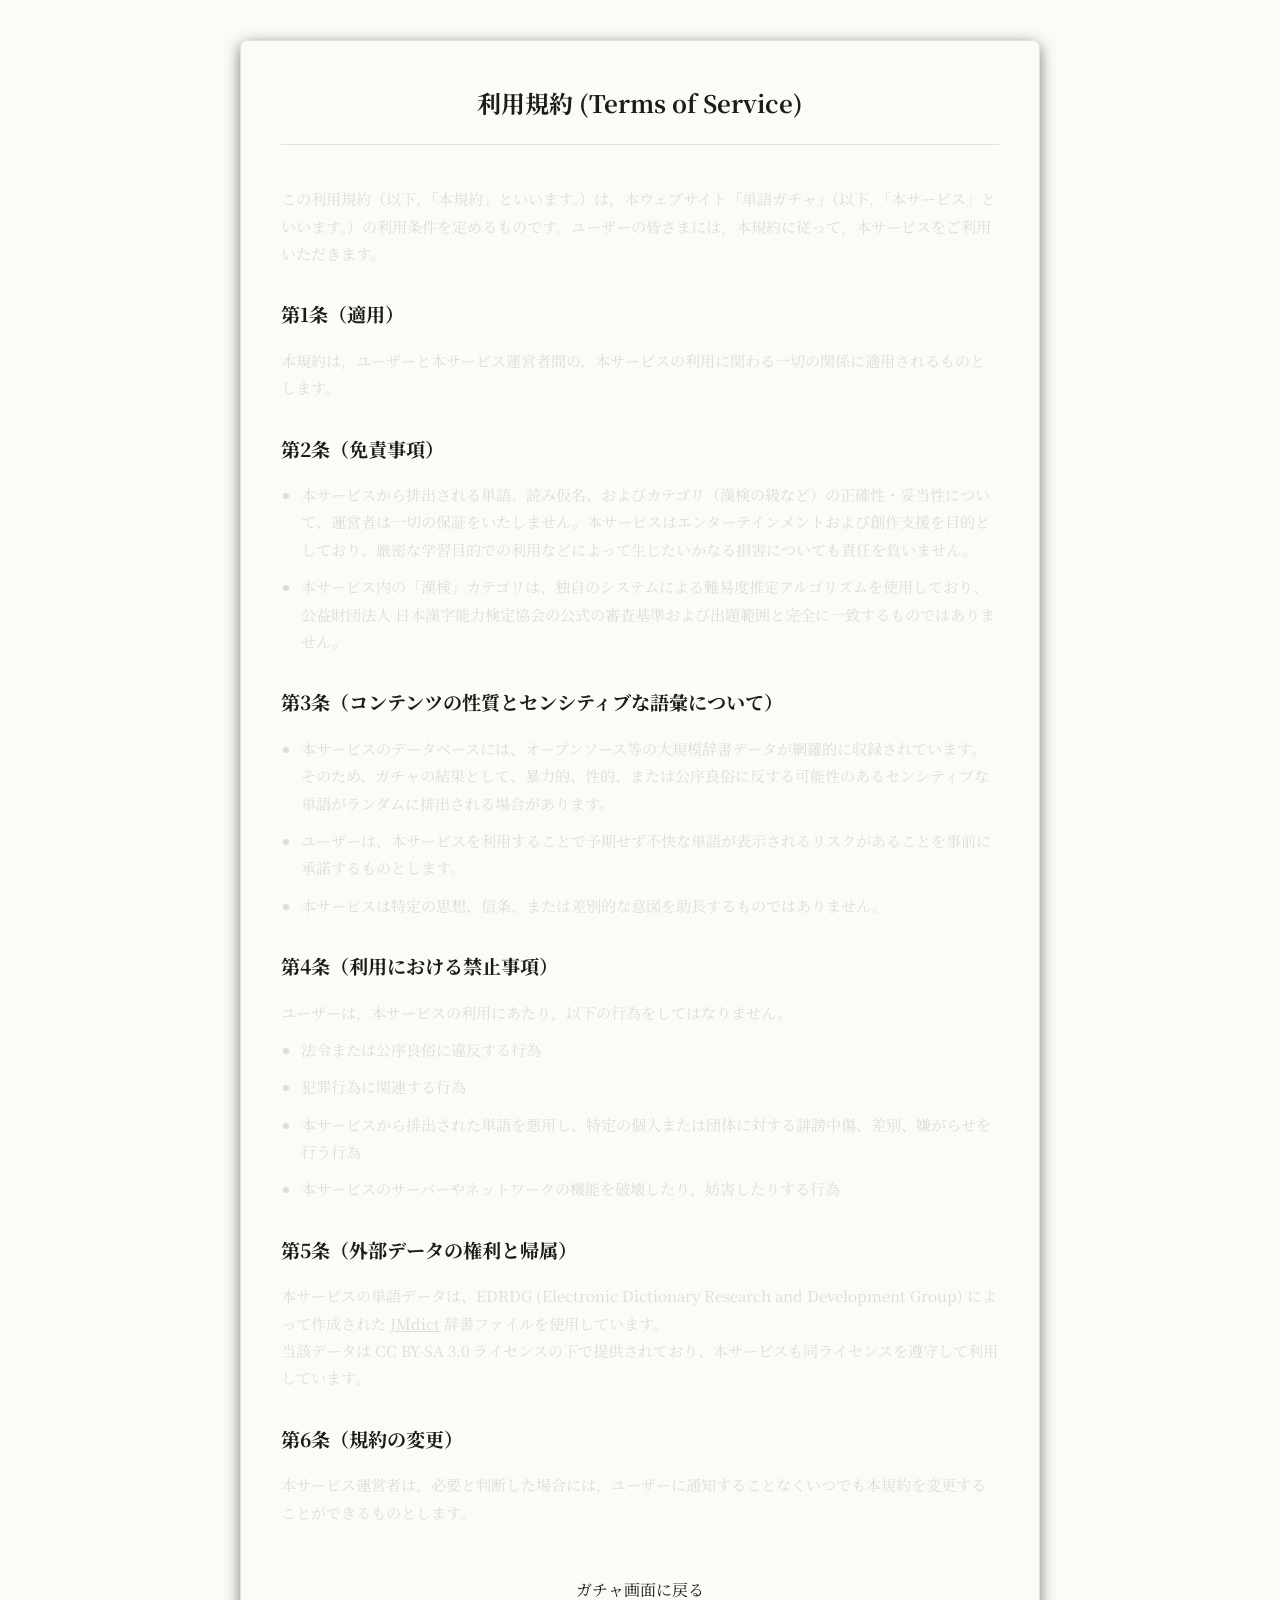
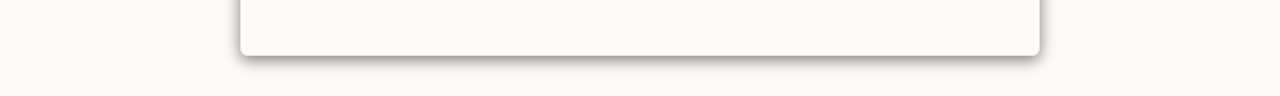
==== terms.html @ 4513364d "Add files via upload" ====
<!DOCTYPE html>
<html lang="ja">
<head>
    <meta charset="UTF-8">
    <meta name="viewport" content="width=device-width, initial-scale=1.0">
    <title>単語ガチャ - 利用規約</title>
    <link rel="stylesheet" href="style.css">
    <link href="https://fonts.googleapis.com/css2?family=Noto+Serif+JP:wght@400;700&display=swap" rel="stylesheet">
    <style>
        body {
            background-color: var(--bg-color);
            color: var(--text-primary);
            font-family: 'Noto Serif JP', serif;
            line-height: 1.8;
            padding: 40px 20px;
        }
        .terms-container {
            max-width: 800px;
            margin: 0 auto;
            background-color: var(--card-bg);
            padding: 40px;
            border-radius: 8px;
            box-shadow: 0 4px 15px rgba(0,0,0,0.5);
            border: 1px solid var(--border-color);
        }
        h1 {
            text-align: center;
            color: var(--accent-color);
            border-bottom: 1px solid var(--border-color);
            padding-bottom: 20px;
            margin-bottom: 40px;
            font-size: 1.5rem;
        }
        h2 {
            font-size: 1.2rem;
            color: var(--accent-color);
            margin-top: 30px;
            margin-bottom: 15px;
        }
        p, li {
            font-size: 0.95rem;
            margin-bottom: 10px;
            color: #dcdcdc;
        }
        ul {
            padding-left: 20px;
            margin-bottom: 20px;
        }
        .back-link {
            display: inline-block;
            margin-top: 30px;
            color: var(--accent-color);
            text-decoration: none;
            border: 1px solid var(--accent-color);
            padding: 10px 20px;
            border-radius: 4px;
            transition: 0.2s;
        }
        .back-link:hover {
            background-color: var(--accent-color);
            color: var(--bg-color);
        }
    </style>
</head>
<body>

<div class="terms-container">
    <h1>利用規約 (Terms of Service)</h1>

    <p>この利用規約（以下，「本規約」といいます。）は，本ウェブサイト「単語ガチャ」（以下，「本サービス」といいます。）の利用条件を定めるものです。ユーザーの皆さまには，本規約に従って，本サービスをご利用いただきます。</p>

    <h2>第1条（適用）</h2>
    <p>本規約は，ユーザーと本サービス運営者間の，本サービスの利用に関わる一切の関係に適用されるものとします。</p>

    <h2>第2条（免責事項）</h2>
    <ul>
        <li>本サービスから排出される単語、読み仮名、およびカテゴリ（漢検の級など）の正確性・妥当性について、運営者は一切の保証をいたしません。本サービスはエンターテインメントおよび創作支援を目的としており、厳密な学習目的での利用などによって生じたいかなる損害についても責任を負いません。</li>
        <li>本サービス内の「漢検」カテゴリは、独自のシステムによる難易度推定アルゴリズムを使用しており、公益財団法人 日本漢字能力検定協会の公式の審査基準および出題範囲と完全に一致するものではありません。</li>
    </ul>

    <h2>第3条（コンテンツの性質とセンシティブな語彙について）</h2>
    <ul>
        <li>本サービスのデータベースには、オープンソース等の大規模辞書データが網羅的に収録されています。そのため、ガチャの結果として、暴力的、性的、または公序良俗に反する可能性のあるセンシティブな単語がランダムに排出される場合があります。</li>
        <li>ユーザーは、本サービスを利用することで予期せず不快な単語が表示されるリスクがあることを事前に承諾するものとします。</li>
        <li>本サービスは特定の思想、信条、または差別的な意図を助長するものではありません。</li>
    </ul>

    <h2>第4条（利用における禁止事項）</h2>
    <p>ユーザーは，本サービスの利用にあたり，以下の行為をしてはなりません。</p>
    <ul>
        <li>法令または公序良俗に違反する行為</li>
        <li>犯罪行為に関連する行為</li>
        <li>本サービスから排出された単語を悪用し、特定の個人または団体に対する誹謗中傷、差別、嫌がらせを行う行為</li>
        <li>本サービスのサーバーやネットワークの機能を破壊したり，妨害したりする行為</li>
    </ul>

    <h2>第5条（外部データの権利と帰属）</h2>
    <p>本サービスの単語データは、EDRDG (Electronic Dictionary Research and Development Group) によって作成された <a href="http://www.edrdg.org/jmdict/j_jmdict.html" target="_blank" style="color:var(--accent-color);">JMdict</a> 辞書ファイルを使用しています。<br>当該データは CC BY-SA 3.0 ライセンスの下で提供されており、本サービスも同ライセンスを遵守して利用しています。</p>

    <h2>第6条（規約の変更）</h2>
    <p>本サービス運営者は，必要と判断した場合には，ユーザーに通知することなくいつでも本規約を変更することができるものとします。</p>

    <div style="text-align: center;">
        <a href="index.html" class="back-link">ガチャ画面に戻る</a>
    </div>
</div>

</body>
</html>
---- style.css ----
:root {
    /* カラーパレット：辞書の紙色（オフホワイト）＆イエロー */
    --bg-color: #fdfbf7;        /* 辞書の紙のような目に優しいアイボリー */
    --paper-color: transparent; /* 背景なし */
    --text-primary: #1c1b18;    /* 活版印刷のインクに似せた少し温かみのある黒 */
    --text-secondary: #6e6a64;  /* 紙色に馴染むグレー */
    --gold-accent: #fcc200;     /* ワンポイントのイエロー */
    --gold-dim: rgba(252, 194, 0, 0.15); 
    --border-color: #e6e2d8;    /* 紙の影に合わせた枠線色 */
    
    /* フォント設定 */
    --font-serif: 'Noto Serif JP', 'Sawarabi Mincho', serif;
}

/* 魔法の魔導書テーマ用オーバーライド（キャラ生成モード時に付与） */
body.theme-dark-magic {
    --bg-color: #16120d;         /* 深い闇 */
    --paper-color: #201a14;      /* 暗い洋皮紙 */
    --text-primary: #f0e6d2;     /* 淡い金色の文字 */
    --text-secondary: #998c7a;   /* 暗い文字 */
    --border-color: #3b3024;     /* 金色の縁取り風 */
    --gold-accent: #fcc200;
}

* {
    box-sizing: border-box;
    margin: 0;
    padding: 0;
}

body {
    background-color: var(--bg-color);
    color: var(--text-primary);
    font-family: var(--font-serif);
    line-height: 1.6;
    /* シャープで無機質な完全な黒背景 */
    background-image: none;
    min-height: 100vh;
    padding-bottom: 40px;
}

.app-container {
    max-width: 600px;
    margin: 0 auto;
    padding: 20px;
}

/* ヘッダー */
header {
    display: flex;
    justify-content: space-between;
    align-items: center;
    border-bottom: 1px solid var(--border-color);
    padding-bottom: 15px;
    margin-bottom: 25px;
}

.title {
    font-size: 1.8rem;
    font-weight: 700;
    color: var(--gold-accent);
    letter-spacing: 2px;
}

.settings {
    display: flex;
    align-items: center;
    gap: 10px;
    font-size: 0.9rem;
    color: var(--text-secondary);
}

/* ビュー切替トグル */
.view-tabs {
    display: flex;
    background: var(--paper-color);
    border: 1px solid var(--border-color);
    border-radius: 20px;
    overflow: hidden;
}
.view-tab {
    background: transparent;
    border: none;
    color: var(--text-secondary);
    padding: 6px 12px;
    font-size: 0.85rem;
    font-family: inherit;
    cursor: pointer;
    transition: all 0.2s;
}
.view-tab.active {
    background: var(--text-primary);
    color: #ffffff;
}
body.theme-dark-magic .view-tab.active {
    background: var(--gold-accent);
    color: #16120d; /* 闇黒に対する強調テキスト */
}

/* トグルスイッチ */
.toggle-switch {
    position: relative;
    display: inline-block;
    width: 40px;
    height: 20px;
}
.toggle-switch input {
    opacity: 0;
    width: 0;
    height: 0;
}
.slider {
    position: absolute;
    cursor: pointer;
    top: 0; left: 0; right: 0; bottom: 0;
    background-color: #e0e0e0;
    transition: .4s;
    border-radius: 20px;
}
.slider:before {
    position: absolute;
    content: "";
    height: 14px;
    width: 14px;
    left: 3px;
    bottom: 3px;
    background-color: #ffffff;
    transition: .4s;
    border-radius: 50%;
    box-shadow: 0 1px 3px rgba(0,0,0,0.3);
}
input:checked + .slider {
    background-color: var(--gold-accent);
}
input:checked + .slider:before {
    transform: translateX(20px);
    background-color: #111111;
}

/* カテゴリタブ */
.category-section {
    margin-bottom: 20px;
}

.tabs {
    display: flex;
    gap: 8px;
    overflow-x: auto;
    padding-bottom: 5px;
    scrollbar-width: none; /* Firefox用 */
}
.tabs::-webkit-scrollbar {
    display: none; /* Chrome/Safari用 */
}

.tab {
    background: transparent;
    border: 1px solid var(--border-color);
    color: var(--text-secondary);
    padding: 8px 16px;
    border-radius: 20px;
    font-family: inherit;
    font-size: 0.9rem;
    cursor: pointer;
    white-space: nowrap;
    flex-shrink: 0; /* タブが見切れないようにする */
    transition: all 0.3s ease;
}

.tab.active {
    background: var(--gold-dim);
    color: var(--gold-accent);
    border-color: var(--gold-accent);
}

.sub-tabs {
    display: flex;
    gap: 8px;
    margin-top: 10px;
    padding-left: 10px;
    border-left: 2px solid var(--gold-dim);
}
.sub-tabs.hidden {
    display: none;
}
.sub-tab {
    background: transparent;
    border: none;
    color: var(--text-secondary);
    font-family: inherit;
    font-size: 0.8rem;
    cursor: pointer;
    padding: 4px 8px;
    border-radius: 12px;
}
.sub-tab.active {
    background: var(--text-primary);
    color: #ffffff;
}

/* 結果エリア */
.result-section {
    min-height: 200px;
    margin-bottom: 30px;
}

.result-container {
    display: flex;
    flex-direction: column;
    gap: 15px;
}

.empty-state {
    text-align: center;
    color: var(--text-secondary);
    font-style: italic;
    padding: 60px 0;
    opacity: 0.5;
}

/* 単語カード（空間に浮かぶ文字としての表現） */
.word-card {
    background-color: var(--paper-color);
    border: none;
    border-top: 1px solid var(--border-color);
    border-bottom: 1px solid var(--border-color);
    padding: 30px 20px;
    text-align: center;
    position: relative;
    
    /* シャープな出現アニメーション */
    animation: divineRevelation 0.8s cubic-bezier(0.2, 0.8, 0.2, 1) forwards;
    opacity: 0;
    filter: blur(10px);
}

@keyframes divineRevelation {
    0% {
        opacity: 0;
        filter: blur(10px);
        transform: scale(1.05);
        color: var(--gold-accent); /* 一瞬だけ黄色く光る */
    }
    100% {
        opacity: 1;
        filter: blur(0px);
        transform: scale(1);
        color: var(--text-primary);
    }
}

/* ルビ・漢字の構成 */
ruby {
    font-size: 2.2rem;
    font-weight: 700;
    letter-spacing: 4px;
}
rt {
    font-size: 0.9rem;
    color: #6e6a64; /* 視認性を劇的に向上させるダークグレー */
    letter-spacing: 1px;
    margin-bottom: 5px;
    font-weight: bold; /* 少しだけ太く */
    transition: opacity 0.3s;
}

/* ルビ非表示（クイズ）モード */
.hide-rubi rt {
    opacity: 0;
}
.hide-rubi ruby {
    cursor: pointer; /* タップ可能を示す */
}
.hide-rubi ruby.revealed rt {
    opacity: 1; /* タップで表示 */
}

/* カテゴリバッジ */
.card-category {
    position: absolute;
    top: 8px;
    right: 10px;
    font-size: 0.7rem;
    color: var(--text-secondary);
    border: 1px solid #444;
    padding: 2px 6px;
    border-radius: 4px;
}

/* ギャチャ操作エリア */
.controls-section {
    background: var(--paper-color);
    padding: 20px;
    border-radius: 12px;
    border: 1px solid var(--border-color);
    margin-bottom: 20px;
}

.pull-count-control {
    display: flex;
    flex-direction: column;
    gap: 10px;
    margin-bottom: 20px;
}

.pull-label {
    font-size: 0.9rem;
    color: var(--text-secondary);
    display: flex;
    justify-content: space-between;
}

#pull-count-display {
    color: var(--gold-accent);
    font-weight: bold;
    font-size: 1.1rem;
}

input[type=range] {
    -webkit-appearance: none;
    width: 100%;
    background: transparent;
}
input[type=range]::-webkit-slider-runnable-track {
    width: 100%;
    height: 4px;
    background: #e0e0e0;
    border-radius: 2px;
}
input[type=range]::-webkit-slider-thumb {
    -webkit-appearance: none;
    height: 16px;
    width: 16px;
    border-radius: 50%;
    background: var(--gold-accent);
    cursor: pointer;
    margin-top: -6px;
    box-shadow: 0 0 10px rgba(252, 194, 0, 0.5);
}

.gacha-btn {
    width: 100%;
    padding: 18px;
    font-family: var(--font-serif);
    font-size: 1.3rem;
    font-weight: 700;
    color: #111111; /* 背景が黄色なので黒文字 */
    background: var(--gold-accent);
    border: none;
    border-radius: 4px;
    cursor: pointer;
    box-shadow: 0 4px 15px rgba(252, 194, 0, 0.4);
    transition: all 0.2s ease;
    letter-spacing: 4px;
}

.gacha-btn:hover {
    background: #ffd633;
    box-shadow: 0 4px 20px rgba(252, 194, 0, 0.6);
    transform: translateY(-2px);
}

.gacha-btn:active {
    transform: scale(0.98);
}

.gacha-btn:active {
    transform: translateY(2px);
    box-shadow: 0 2px 5px rgba(212, 175, 55, 0.2);
}

/* 広告スペース */
.ad-space {
    background-color: #f5f3f0;
    border: 1px dashed #d1cdc8;
    padding: 20px;
    text-align: center;
    color: #99958e;
    margin-bottom: 30px;
    display: flex;
    flex-direction: column;
    gap: 5px;
}
.ad-space.hidden {
    display: none;
}

/* 履歴エリア */
.history-section h2 {
    font-size: 1.1rem;
    color: var(--text-secondary);
    margin-bottom: 15px;
    border-bottom: 1px solid var(--border-color);
    padding-bottom: 5px;
}

.history-list {
    display: flex;
    flex-direction: column;
    gap: 10px;
}

.history-item {
    display: flex;
    justify-content: space-between;
    padding: 10px;
    background: rgba(255,255,255,0.03);
    border-radius: 6px;
    font-size: 0.95rem;
}

.history-word {
    color: var(--text-primary);
}

.history-yomi {
    color: var(--text-secondary);
    font-size: 0.8rem;
}

/* ==================================
   キャラクター生成モード (Phase 6)
================================== */
#view-character {
    display: none;
    animation: fadeIn 0.4s ease;
}

@keyframes fadeIn {
    from { opacity: 0; }
    to { opacity: 1; }
}

/* 魔導書の3Dアニメーション */
.summon-container {
    perspective: 1200px;
    display: flex;
    justify-content: center;
    padding: 50px 0;
}
.grimoire {
    width: 200px;
    height: 280px;
    position: relative;
    transform-style: preserve-3d;
    cursor: pointer;
    transition: transform 0.3s ease, filter 0.3s;
}
.grimoire:hover {
    transform: translateY(-5px) scale(1.05);
    filter: drop-shadow(0 15px 25px rgba(252, 194, 0, 0.4));
}
.book-cover {
    position: absolute;
    width: 100%;
    height: 100%;
    background: linear-gradient(135deg, #2b2210, #140f05);
    border: 3px solid var(--gold-accent);
    border-radius: 4px 12px 12px 4px;
    display: flex;
    flex-direction: column;
    justify-content: center;
    align-items: center;
    color: var(--gold-accent);
    transform-origin: left center;
    transition: transform 1.2s cubic-bezier(0.645, 0.045, 0.355, 1);
    z-index: 3;
    backface-visibility: hidden;
    box-shadow: inset 0 0 20px rgba(0,0,0,0.8);
}
.book-cover h3 {
    font-size: 1.4rem;
    letter-spacing: 5px;
    writing-mode: vertical-rl;
    text-orientation: upright;
}
/* ページ部分構成 */
.book-pages {
    position: absolute;
    width: 95%;
    height: 96%;
    top: 2%;
    left: 2%;
    background: #fdfbf7;
    border-radius: 2px 8px 8px 2px;
    z-index: 1;
    box-shadow: inset -5px 0 10px rgba(0,0,0,0.1);
    display: flex;
    justify-content: center;
    align-items: center;
    font-size: 2rem;
    color: #6e6a64;
}
.grimoire.open .book-cover {
    transform: rotateY(-160deg);
}
.grimoire.open .book-pages {
    animation: flash 1.2s forwards;
}
@keyframes flash {
    0% { filter: brightness(1); }
    50% { filter: brightness(2) drop-shadow(0 0 30px #fcc200); }
    100% { filter: brightness(1); }
}

/* キャラクターカードUI */
.character-card {
    background: var(--paper-color);
    border: 1px solid var(--border-color);
    border-radius: 12px;
    padding: 30px 20px;
    margin-top: 20px;
    display: flex;
    flex-direction: column;
    align-items: center;
    gap: 20px;
    animation: divineRevelation 0.8s forwards;
}
.character-card.hidden {
    display: none;
}
.char-avatar-wrapper {
    width: 150px;
    height: 150px;
    border-radius: 50%;
    background: rgba(0,0,0,0.05);
    border: 2px solid var(--border-color);
    padding: 10px;
    box-shadow: 0 4px 15px rgba(0,0,0,0.05);
}
.char-avatar {
    width: 100%;
    height: 100%;
    object-fit: contain;
}
.char-header {
    text-align: center;
}
.char-title {
    font-size: 0.9rem;
    color: var(--text-secondary);
    margin-bottom: 5px;
    letter-spacing: 2px;
}
.char-name {
    font-size: 2rem;
    font-weight: 700;
    color: var(--text-primary);
    border-bottom: 2px solid var(--gold-accent);
    padding-bottom: 5px;
    letter-spacing: 2px;
}
.char-name ruby { font-size: inherit; letter-spacing: inherit; }
.char-title ruby { font-size: inherit; letter-spacing: inherit; }
.char-details {
    width: 100%;
    display: grid;
    grid-template-columns: 1fr 1fr;
    gap: 10px;
    text-align: center;
    margin-bottom: 10px;
}
.detail-item {
    background: rgba(0,0,0,0.03);
    padding: 10px;
    border-radius: 8px;
}
.detail-label {
    font-size: 0.75rem;
    color: var(--text-secondary);
    display: block;
    margin-bottom: 4px;
}
.detail-value {
    font-size: 1.1rem;
    font-weight: 700;
}

/* ステータスバー領域 */
.char-stats {
    width: 100%;
    display: flex;
    flex-direction: column;
    gap: 12px; /* 2行になった時のために行間を少し広く */
    padding-top: 15px;
    border-top: 1px solid var(--border-color);
}
.stat-row {
    display: flex;
    align-items: center;
    gap: 15px;
}
.stat-name {
    width: 90px; /* 余白を設けつつ最大文字数が入るように幅固定 */
    font-size: 0.75rem;
    font-weight: bold;
    color: var(--text-secondary);
    text-align: left; /* 元の左寄せレイアウトに戻す */
    white-space: normal; /* 折り返しを許可 */
    word-break: keep-all;
    overflow-wrap: anywhere;
    line-height: 1.3;
}
.stat-bar-bg {
    flex: 1;
    height: 8px;
    background: rgba(0,0,0,0.1);
    border-radius: 4px;
    overflow: hidden;
}
body.theme-dark-magic .stat-bar-bg {
    background: #3b3024; /* ダークテーマ用にはっきりした下地色 */
}
.stat-bar-fill {
    height: 100%;
    background: var(--gold-accent); /* メインの金色に変更 */
    width: 0%;
    transition: width 1s cubic-bezier(0.2, 0.8, 0.2, 1);
}
.stat-val {
    width: 30px;
    font-size: 0.85rem;
    text-align: right;
    font-weight: bold;
}

/* ==================================
   グローバル履歴（幻影）アニメーション UI
================================== */
.global-history-item {
    display: flex;
    align-items: center;
    background: rgba(0,0,0,0.15);
    border: 1px solid var(--border-color);
    border-radius: 8px;
    padding: 10px;
    cursor: pointer;
    transition: transform 0.2s, background 0.2s;
    animation: slideInDown 0.4s cubic-bezier(0.2, 0.8, 0.2, 1) forwards;
}
.global-history-item:hover {
    background: rgba(255,255,255,0.05);
    transform: translateX(5px) !important;
}
@keyframes slideInDown {
    from { opacity: 0; transform: translateY(-15px); }
    to { opacity: 1; transform: translateY(0); }
}
.gh-avatar {
    width: 40px;
    height: 40px;
    border-radius: 50%;
    background: rgba(255,255,255,0.05);
    margin-right: 15px;
    border: 1px solid var(--border-color);
}
.gh-info {
    display: flex;
    flex-direction: column;
}
.gh-title {
    font-size: 0.65rem;
    color: var(--text-secondary);
}
.gh-name {
    font-size: 0.95rem;
    font-weight: bold;
    color: var(--text-primary);
    margin: 2px 0;
}
.gh-meta {
    font-size: 0.75rem;
    color: var(--text-secondary);
}
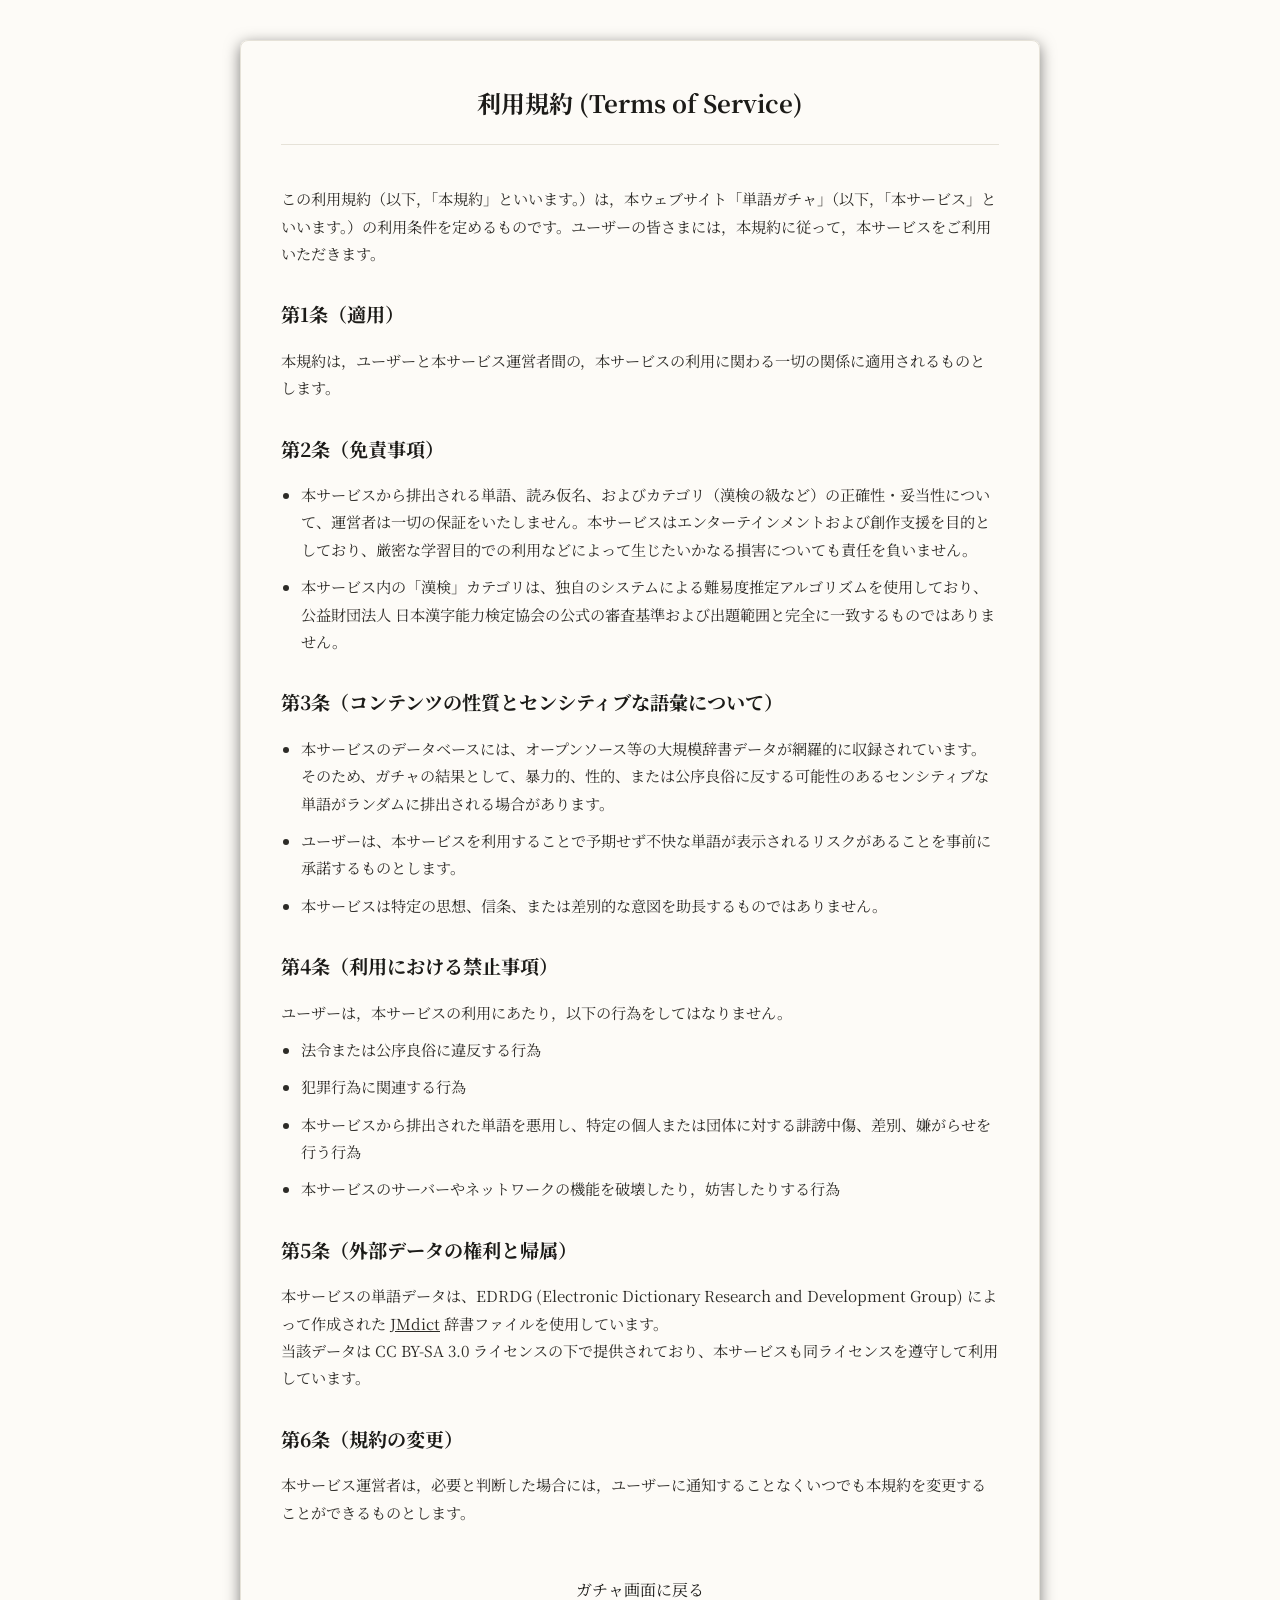
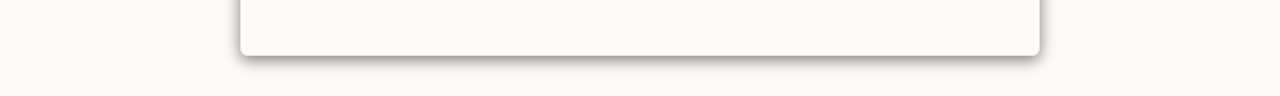
==== commit 3edad155: "Update terms.html" ====
--- a/terms.html
+++ b/terms.html
@@ -40,7 +40,7 @@
         p, li {
             font-size: 0.95rem;
             margin-bottom: 10px;
-            color: #dcdcdc;
+            color: #2d2b27;
         }
         ul {
             padding-left: 20px;
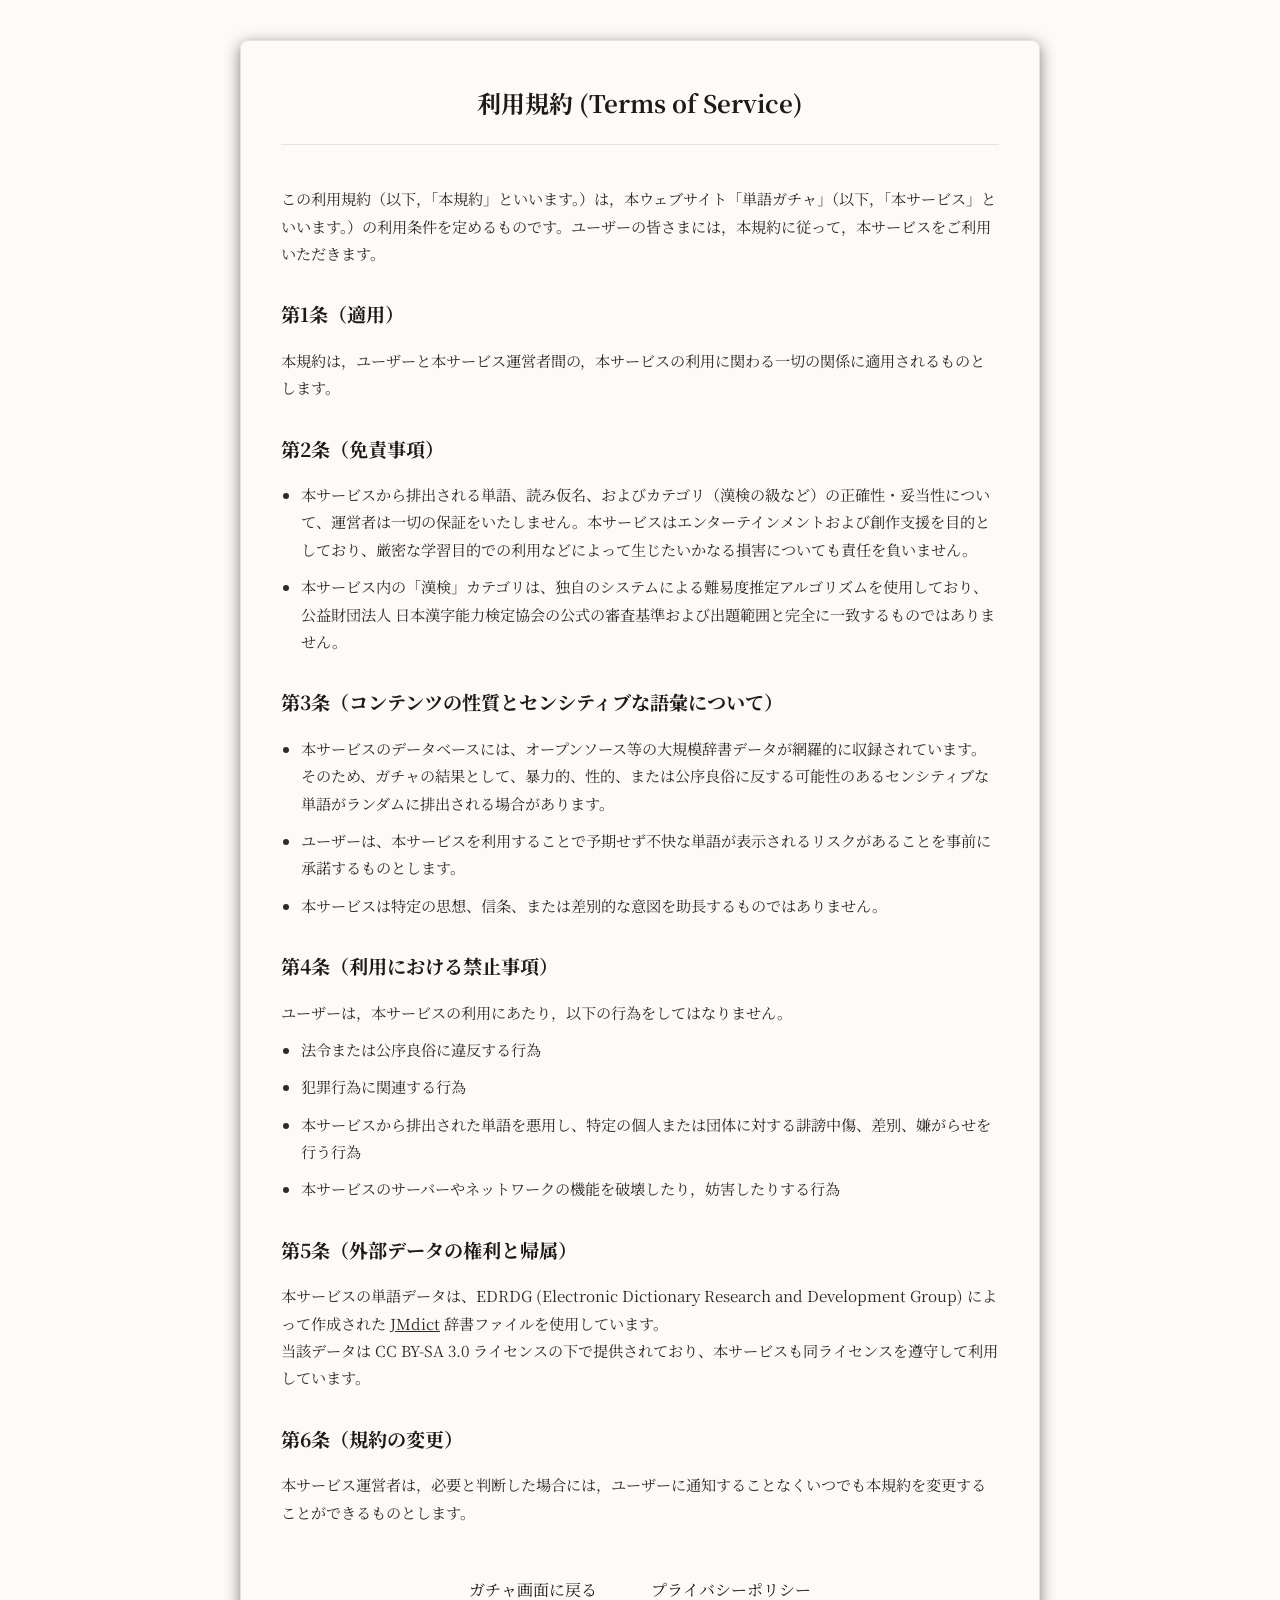
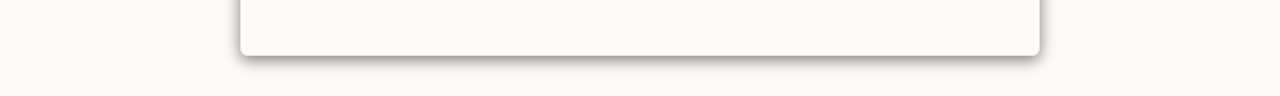
==== commit 78a207e7: "Update terms.html" ====
--- a/terms.html
+++ b/terms.html
@@ -102,6 +102,7 @@
 
     <div style="text-align: center;">
         <a href="index.html" class="back-link">ガチャ画面に戻る</a>
+        <a href="privacy.html" class="back-link" style="margin-left: 10px;">プライバシーポリシー</a>
     </div>
 </div>
 
